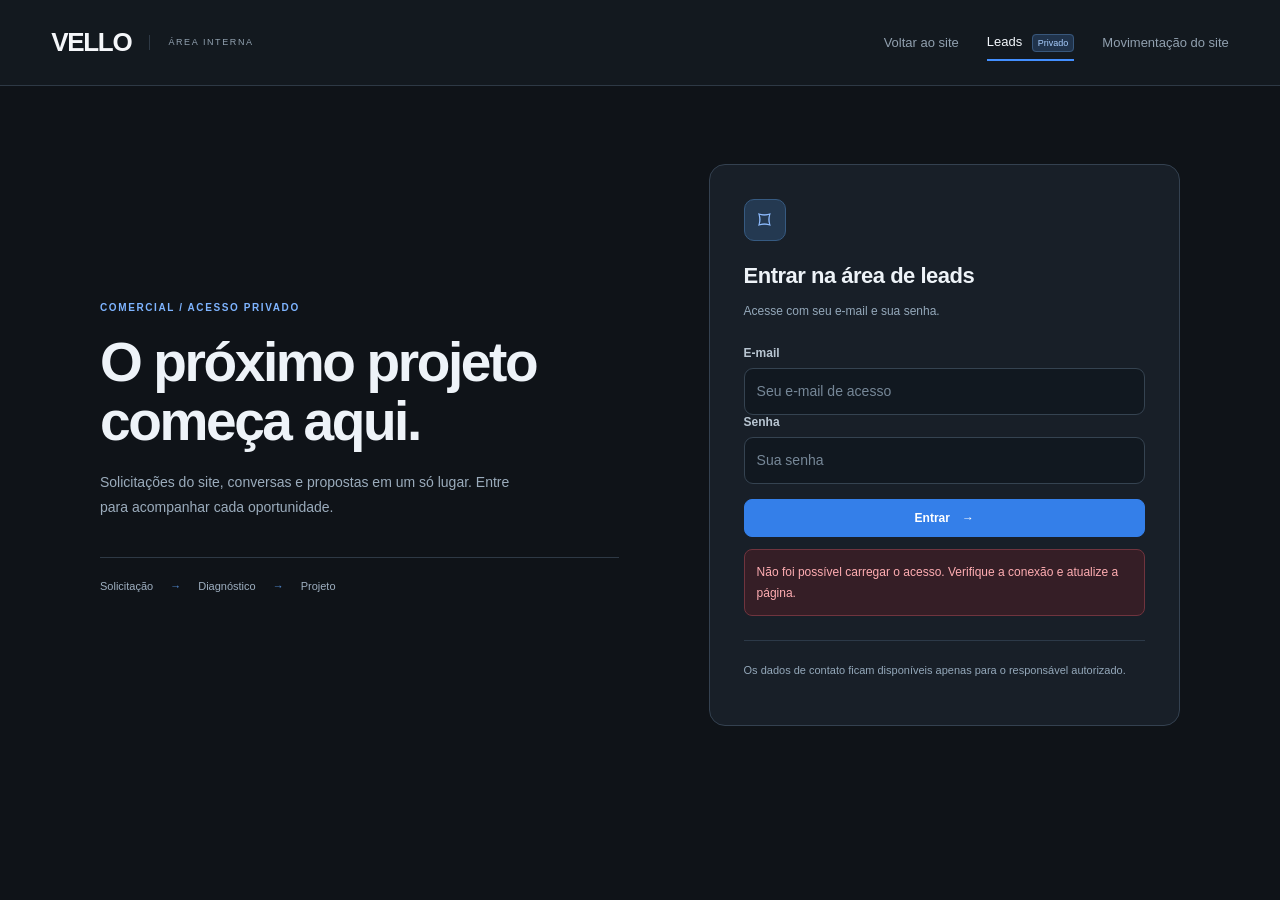
==== interno/index.html @ 11162e32 "Integra área interna e painel privado de movimentação ao site VELLO" ====
<!doctype html>
<html lang="pt-BR">
<head>
  <meta charset="utf-8"><meta name="viewport" content="width=device-width,initial-scale=1">
  <meta name="robots" content="noindex,nofollow"><meta name="referrer" content="no-referrer">
  <meta http-equiv="Content-Security-Policy" content="default-src 'self'; script-src 'self' https://esm.sh; style-src 'self'; connect-src 'self' https://qjdvrqlcblkynheitkuk.supabase.co https://esm.sh; img-src 'self' data:; base-uri 'self'; form-action 'self'">
  <title>Leads privados · VELLO</title><link rel="stylesheet" href="leads.css">
</head>
<body>
 <a class="skip" href="#main">Pular para o conteúdo</a>
 <header class="app-header"><a class="brand" href="/">V<span>ELLO</span><small>ÁREA INTERNA</small></a><nav aria-label="Navegação principal"><a href="/">Voltar ao site</a><a class="active" href="./" aria-current="page">Leads <span class="private-label">Privado</span></a><a href="movimentacao.html">Movimentação do site</a></nav><button id="logout" class="button subtle" hidden>Sair</button></header>
 <main id="main">
  <section id="auth" class="auth-shell">
   <div class="auth-copy"><span class="eyebrow">COMERCIAL / ACESSO PRIVADO</span><h1>O próximo projeto<br>começa aqui.</h1><p>Solicitações do site, conversas e propostas em um só lugar. Entre para acompanhar cada oportunidade.</p><div class="auth-flow"><span>Solicitação</span><b>→</b><span>Diagnóstico</span><b>→</b><span>Projeto</span></div></div>
   <div class="auth-card"><div class="lock-icon" aria-hidden="true">⌑</div><h2>Entrar na área de leads</h2><p>Acesse com seu e-mail e sua senha.</p><form id="login-form"><label for="login-email">E-mail</label><input id="login-email" type="email" autocomplete="username" required placeholder="Seu e-mail de acesso"><label for="login-password">Senha</label><input id="login-password" type="password" autocomplete="current-password" required placeholder="Sua senha"><button class="button primary full" type="submit">Entrar <span>→</span></button></form><p id="auth-feedback" class="feedback" role="status" aria-live="polite"></p><p class="auth-foot">Os dados de contato ficam disponíveis apenas para o responsável autorizado.</p></div>
  </section>
  <section id="workspace" hidden>
   <div class="page-heading"><div><span class="eyebrow">COMERCIAL / DIAGNÓSTICOS</span><h1>Seu próximo projeto.</h1><p>Do primeiro contato à proposta. Acompanhe cada oportunidade.</p></div><div class="heading-actions"><span class="privacy-chip"><i></i> Área privada</span><button id="refresh" class="button">↻ Atualizar</button></div></div>
   <div class="stats" aria-label="Resumo de oportunidades"><article><span>Oportunidades</span><strong id="stat-total">—</strong><small>solicitações recebidas</small></article><article><span>Novos contatos</span><strong id="stat-new">—</strong><small>aguardando atendimento</small></article><article><span>Em atendimento</span><strong id="stat-progress">—</strong><small>conversa, diagnóstico e proposta</small></article><article><span>Projetos fechados</span><strong id="stat-won">—</strong><small>oportunidades convertidas</small></article></div>
   <div class="toolbar"><div><h2>Fluxo de atendimento <span id="lead-count">0</span></h2><p>Arraste os cards para mudar a etapa ou abra os detalhes.</p></div><div class="filters"><label class="sr-only" for="search">Buscar leads</label><input id="search" type="search" placeholder="Buscar empresa, nome ou contato"><label class="sr-only" for="status-filter">Filtrar etapa</label><select id="status-filter"><option value="">Todas as etapas</option><option value="novo">Novo lead</option><option value="contato">Em contato</option><option value="diagnostico">Diagnóstico agendado</option><option value="proposta">Proposta</option><option value="fechado">Fechado</option><option value="perdido">Perdido</option></select></div></div>
   <p id="board-feedback" class="feedback" role="status" aria-live="polite"></p>
   <div id="board" class="board" aria-label="Funil de leads" aria-busy="true"></div>
   <p class="updated" id="last-updated"></p>
  </section>
 </main>
 <dialog id="lead-dialog" class="lead-dialog" aria-labelledby="detail-company"><div class="drawer-heading"><span class="eyebrow">SOLICITAÇÃO DE DIAGNÓSTICO</span><button id="close-detail" class="close" aria-label="Fechar detalhes">×</button></div><div id="detail-content"></div></dialog>
 <script type="module" src="leads.js"></script>
</body>
</html>
---- interno/leads.css ----
:root{color-scheme:dark;--bg:#0f1318;--surface:#171d24;--card:#202832;--line:#2e3945;--text:#eef3f8;--muted:#91a0af;--blue:#438fff;--green:#76d6ad;font-family:Inter,ui-sans-serif,-apple-system,BlinkMacSystemFont,"Segoe UI",sans-serif;font-synthesis:none}*{box-sizing:border-box}body{margin:0;background:var(--bg);color:var(--text);font-size:14px}button,input,select,textarea{font:inherit}button,a,input,select,textarea{-webkit-tap-highlight-color:transparent}button,a{touch-action:manipulation}button{cursor:pointer}button:disabled{cursor:wait;opacity:.55}a{color:#88baff;text-decoration:none}a:hover{text-decoration:underline}[hidden]{display:none!important}:focus-visible{outline:3px solid #88baff;outline-offset:4px}input,select,textarea{width:100%;border:1px solid #354351;border-radius:9px;background:#111820;color:var(--text);padding:12px;line-height:1.5;min-width:0}input::placeholder,textarea::placeholder{color:#768797}textarea{resize:vertical;min-height:105px}label{display:block;color:#b9c6d2;font-size:12px;font-weight:600;margin-bottom:8px}.button{display:inline-flex;justify-content:center;align-items:center;gap:12px;border:1px solid #384453;border-radius:8px;padding:11px 16px;background:#202a35;color:var(--text);font-size:12px;font-weight:650;white-space:nowrap}.button:hover{background:#2b3948;text-decoration:none}.primary{background:#347fe9;border-color:#347fe9;color:white}.primary:hover{background:#458ff9}.subtle{background:transparent}.full{width:100%}.app-header{display:flex;align-items:center;gap:35px;border-bottom:1px solid var(--line);background:#13191f;min-height:86px;padding:20px 4vw}.brand{font-size:26px;letter-spacing:-1.3px;font-weight:850;display:flex;align-items:center;color:#f5f7fa}.brand:first-letter{color:#63a6ff}.brand:hover{text-decoration:none}.brand small{font-size:9px;letter-spacing:1.6px;color:var(--muted);font-weight:500;margin-left:18px;border-left:1px solid var(--line);padding-left:18px;max-width:125px;line-height:1.6}.app-header nav{display:flex;gap:28px;margin-left:auto;align-items:center}.app-header nav>a{color:var(--muted);font-size:13px;padding:10px 0}.app-header nav>a.active{color:#f3f7fc;border-bottom:2px solid var(--blue)}.private-label{font-size:9px;background:#20334b;border:1px solid #38577b;color:#a8ceff;border-radius:4px;padding:3px 5px;margin-left:6px}main{padding:44px 4vw;max-width:1800px;margin:auto}.eyebrow{font-size:10px;font-weight:700;letter-spacing:1.6px;color:#7eb4ff}.page-heading{display:flex;justify-content:space-between;align-items:center;gap:20px}.page-heading h1{font-size:clamp(32px,3.4vw,48px);line-height:1.05;letter-spacing:-1.8px;margin:12px 0}.page-heading p{color:var(--muted);margin:0;line-height:1.5}.heading-actions{display:flex;gap:18px;align-items:center}.privacy-chip{display:flex;align-items:center;gap:7px;color:#a9c8b9;font-size:11px;white-space:nowrap}.privacy-chip i{width:6px;height:6px;background:var(--green);border-radius:50%}.stats{display:grid;grid-template-columns:repeat(4,1fr);gap:14px;margin:30px 0 38px}.stats article{background:var(--surface);border:1px solid var(--line);border-radius:12px;padding:22px}.stats span{display:block;color:#a3b1bf;font-size:12px}.stats strong{font-size:33px;font-weight:650;display:block;margin:14px 0 7px;letter-spacing:-1px}.stats small{font-size:11px;color:#7b8d9e}.stats article:nth-child(2) strong{color:#87b6ff}.stats article:last-child strong{color:var(--green)}.toolbar{display:flex;align-items:center;justify-content:space-between;gap:20px;margin-bottom:20px}.toolbar h2{font-size:18px;margin:0 0 7px;letter-spacing:-.3px}.toolbar h2 span{color:#9dabb9;font-size:11px;border:1px solid var(--line);padding:3px 7px;border-radius:6px;margin-left:6px}.toolbar p{color:#7f90a1;font-size:12px;margin:0}.filters{display:flex;gap:10px}.filters input{width:270px;font-size:12px;padding:10px 12px}.filters select{width:180px;font-size:12px;padding:10px}.board{display:grid;grid-template-columns:repeat(6,minmax(245px,1fr));gap:14px;align-items:start;overflow-x:auto;padding:3px 3px 22px;min-height:290px;scrollbar-color:#374759 #141b23;scrollbar-width:thin}.column{border:1px solid var(--line);border-radius:12px;background:#151c24;overflow:hidden;min-height:260px}.column-header{padding:17px 15px;border-bottom:1px solid var(--line);display:flex;align-items:center;justify-content:space-between;gap:7px}.column-title{font-size:12px;font-weight:700;display:flex;align-items:center;gap:7px}.dot{height:7px;width:7px;border-radius:50%;background:var(--stage-color);box-shadow:0 0 0 4px color-mix(in srgb,var(--stage-color) 10%,transparent)}.count{font-size:10px;background:#26313d;color:#afbfce;border-radius:5px;padding:3px 6px}.cards{display:grid;gap:10px;padding:10px;min-height:180px}.lead-card{border:1px solid #344251;border-radius:9px;padding:15px;background:#202a35;cursor:grab}.lead-card:hover{border-color:#578ec9;background:#263343}.lead-card.dragging{opacity:.4}.card-meta{display:flex;justify-content:space-between;gap:6px;color:#91a7bd;font-size:9px;letter-spacing:.5px}.card-main{display:block;background:none;color:inherit;border:0;padding:0;text-align:left;width:100%;cursor:pointer}.card-main h3{font-size:17px;line-height:1.3;letter-spacing:-.35px;margin:13px 0 5px;overflow-wrap:anywhere}.card-main .person{color:#a8b8c8;font-size:11px;display:block}.interest{font-size:10px;color:#b1c8e1;border:1px solid #374b62;background:#25364a;border-radius:5px;padding:5px 7px;display:inline-block;margin:14px 0 12px;line-height:1.4}.card-message{color:#94a6b8;font-size:11px;line-height:1.5;display:-webkit-box;-webkit-line-clamp:3;-webkit-box-orient:vertical;overflow:hidden;min-height:33px;margin:0 0 15px}.card-footer{padding-top:12px;border-top:1px solid #344454;font-size:10px;color:#79b4ff;display:flex;justify-content:space-between;align-items:center}.card-next{font-size:10px;color:#d2bd8f;margin:10px 0 0;line-height:1.4}.mail-warning{font-size:10px;color:#edc27e;margin:8px 0 0}.empty-column{color:#6f8397;border:1px dashed #304051;min-height:120px;padding:28px 12px;text-align:center;border-radius:8px;font-size:11px;line-height:1.6;display:grid;place-content:center}.drop-target{outline:2px dashed #6eabff;outline-offset:1px;background:#1c2c40}.feedback{line-height:1.6;font-size:12px;color:#a7c9f5;min-height:1px}.feedback:empty{display:none}.feedback.error{color:#ffadb2;background:#351e26;border:1px solid #70343e;border-radius:8px;padding:12px}.feedback.success{color:#91d9b9}.updated{color:#647b90;font-size:10px;margin:10px 0}.auth-shell{min-height:70vh;display:grid;grid-template-columns:1.1fr 1fr;align-items:center;gap:90px;max-width:1080px;margin:0 auto}.auth-copy h1{font-size:clamp(34px,4.3vw,58px);line-height:1.08;letter-spacing:-2.4px;margin:19px 0}.auth-copy p{color:#9bacbc;line-height:1.75;max-width:420px}.auth-flow{margin-top:38px;padding-top:22px;border-top:1px solid var(--line);display:flex;gap:17px;color:#9eafc0;font-size:11px}.auth-flow b{color:#528bd2}.auth-card{background:#181f28;border:1px solid #344150;border-radius:16px;padding:34px}.lock-icon{width:42px;height:42px;display:grid;place-content:center;color:#8ebcff;background:#243951;border:1px solid #365a81;border-radius:10px;font-size:25px;margin-bottom:22px}.auth-card h2{font-size:22px;letter-spacing:-.5px;margin:0 0 10px}.auth-card p{font-size:12px;color:#94a8ba;line-height:1.7}.auth-card form{margin-top:25px}.auth-card form .button{margin-top:15px}.auth-foot{border-top:1px solid #2c3948;padding-top:20px;margin-top:24px!important;font-size:11px!important}.lead-dialog{position:fixed;inset:0 0 0 auto;margin:0;height:100dvh;max-height:100dvh;width:min(600px,100%);max-width:100%;border:0;border-left:1px solid #3a4b5e;padding:30px;background:#151d26;color:var(--text);box-shadow:-30px 0 90px #0007;overflow:auto}.lead-dialog::backdrop{background:#040a13b8;backdrop-filter:blur(4px)}.drawer-heading{display:flex;justify-content:space-between;align-items:center;gap:15px}.close{font-size:28px;line-height:1;border:0;background:transparent;color:#a6b7c7;padding:0 5px}.lead-dialog h2{font-size:30px;letter-spacing:-.8px;margin:26px 0 6px;overflow-wrap:anywhere}.detail-sub{color:#90a4b8;font-size:12px}.detail-grid{display:grid;grid-template-columns:1fr 1fr;gap:20px;margin:26px 0}.detail-grid small{display:block;color:#738ba2;font-size:10px;letter-spacing:.5px;text-transform:uppercase;margin-bottom:7px}.detail-grid p{margin:0;font-size:13px;overflow-wrap:anywhere}.detail-block{border-top:1px solid var(--line);padding-top:23px;margin-top:24px}.detail-block h3{font-size:13px;margin:0 0 14px}.original-message{white-space:pre-wrap;font-size:13px;line-height:1.7;color:#b1c1d0;background:#1d2835;border:1px solid #334456;border-radius:8px;padding:16px;overflow-wrap:anywhere}.detail-actions{display:flex;gap:10px;margin-top:20px}.detail-actions .button{flex:1}.detail-form label{margin-top:18px}.detail-form .button{margin-top:22px}.history{list-style:none;margin:0;padding:0}.history li{border-left:1px solid #3b5069;margin-left:5px;padding:0 0 22px 18px;position:relative;font-size:12px;line-height:1.6;color:#b4c3d2}.history li:before{content:'';position:absolute;left:-4px;top:4px;background:#6c9ed9;border-radius:50%;width:7px;height:7px}.history time{display:block;color:#748ca3;font-size:10px;margin-top:4px}.sr-only,.skip:not(:focus){position:absolute;width:1px;height:1px;padding:0;margin:-1px;overflow:hidden;clip:rect(0,0,0,0);white-space:nowrap;border:0}.skip:focus{position:fixed;z-index:10;background:#2c77d2;color:#fff;padding:15px}.loading{padding:45px;color:#93adc6;font-size:13px}.no-results{color:#adc1d4;font-size:13px;padding:25px;border:1px dashed #3b4c5e;border-radius:10px}.board.single-stage{grid-template-columns:minmax(260px,410px)}
@media(max-width:900px){.auth-shell{gap:35px}.auth-copy h1{font-size:40px}.brand small{display:none}.stats{grid-template-columns:repeat(2,1fr)}.toolbar{align-items:flex-start;flex-direction:column}.filters{width:100%}.filters input{flex:1;width:100%}.page-heading{align-items:flex-start}.heading-actions{flex-direction:column;gap:12px}.auth-flow{gap:10px}}
@media(max-width:600px){main{padding:28px 18px}.app-header{min-height:72px;padding:16px 18px;gap:16px}.brand{font-size:23px}.app-header nav{gap:16px}.app-header nav>a{font-size:11px}.private-label{display:none}.app-header>.button{font-size:10px;padding:8px}.auth-shell{display:block;min-height:auto}.auth-copy h1{font-size:35px;letter-spacing:-1.5px}.auth-copy p{font-size:13px}.auth-flow{margin-top:20px;margin-bottom:32px}.auth-card{padding:25px}.page-heading{display:block}.page-heading h1{font-size:34px}.page-heading p{font-size:12px}.heading-actions{margin-top:20px;flex-direction:row;justify-content:space-between}.stats{gap:10px;margin:24px 0}.stats article{padding:16px}.stats span{font-size:10px}.stats small{font-size:10px;line-height:1.4;display:block}.stats strong{font-size:29px}.filters{flex-direction:column}.filters select{width:100%}.board{grid-template-columns:repeat(6,280px);margin-right:-18px;padding-right:18px;scroll-snap-type:x proximity}.column{scroll-snap-align:start}.board.single-stage{grid-template-columns:1fr;margin:0;padding-right:3px}.lead-dialog{padding:24px 20px}.detail-grid{gap:16px}.detail-actions{flex-wrap:wrap}.privacy-chip{font-size:10px}}
@media(prefers-reduced-motion:reduce){*{scroll-behavior:auto!important;transition:none!important}}
.column[data-stage="novo"]{--stage-color:#5b9fff}.column[data-stage="contato"]{--stage-color:#b39bff}.column[data-stage="diagnostico"]{--stage-color:#70d4dc}.column[data-stage="proposta"]{--stage-color:#e8bc73}.column[data-stage="fechado"]{--stage-color:#77d6aa}.column[data-stage="perdido"]{--stage-color:#93a0b0}.qa-banner{margin:0;background:#563b13;color:#ffe0a4;text-align:center;padding:8px;font-size:11px}

@media(max-width:650px){.app-header{flex-wrap:wrap}.app-header nav{order:3;flex-basis:100%;justify-content:space-between;gap:12px}.app-header>.button{margin-left:auto}.app-header nav>a{font-size:12px}.brand small{display:none}}
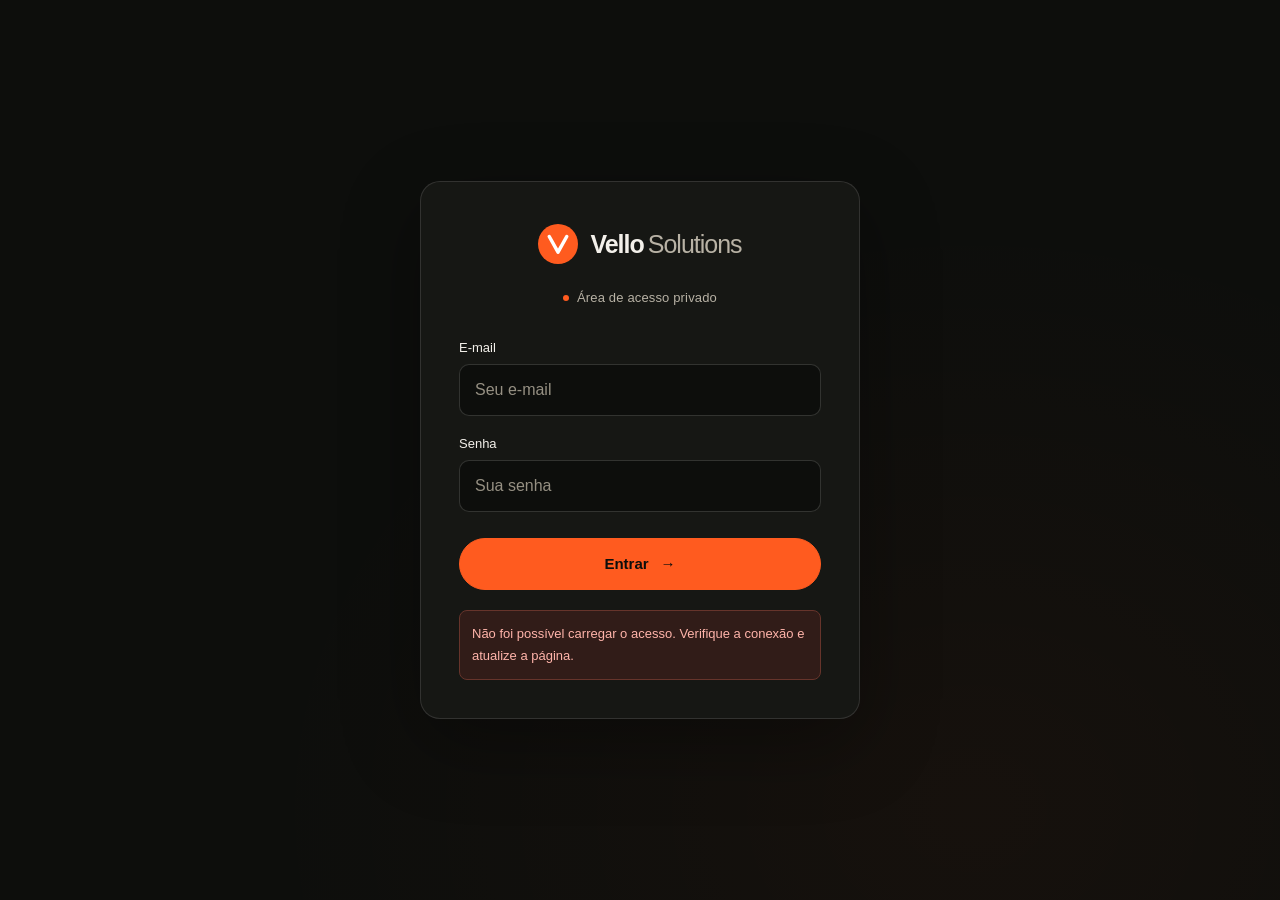
==== commit 939e557a: "Simplify private login to one Vello branded card in the public site palette" ====
--- a/interno/index.html
+++ b/interno/index.html
@@ -5,14 +5,26 @@
   <meta name="robots" content="noindex,nofollow"><meta name="referrer" content="no-referrer">
   <meta http-equiv="Content-Security-Policy" content="default-src 'self'; script-src 'self' https://esm.sh; style-src 'self'; connect-src 'self' https://qjdvrqlcblkynheitkuk.supabase.co https://esm.sh; img-src 'self' data:; base-uri 'self'; form-action 'self'">
   <title>Leads privados · VELLO</title><link rel="stylesheet" href="leads.css">
+  <link rel="stylesheet" href="login.css?v=20261107">
 </head>
 <body>
  <a class="skip" href="#main">Pular para o conteúdo</a>
  <header class="app-header"><a class="brand" href="/">V<span>ELLO</span><small>ÁREA INTERNA</small></a><nav aria-label="Navegação principal"><a href="/">Voltar ao site</a><a class="active" href="./" aria-current="page">Leads <span class="private-label">Privado</span></a><a href="movimentacao.html">Movimentação do site</a></nav><button id="logout" class="button subtle" hidden>Sair</button></header>
  <main id="main">
-  <section id="auth" class="auth-shell">
-   <div class="auth-copy"><span class="eyebrow">COMERCIAL / ACESSO PRIVADO</span><h1>O próximo projeto<br>começa aqui.</h1><p>Solicitações do site, conversas e propostas em um só lugar. Entre para acompanhar cada oportunidade.</p><div class="auth-flow"><span>Solicitação</span><b>→</b><span>Diagnóstico</span><b>→</b><span>Projeto</span></div></div>
-   <div class="auth-card"><div class="lock-icon" aria-hidden="true">⌑</div><h2>Entrar na área de leads</h2><p>Acesse com seu e-mail e sua senha.</p><form id="login-form"><label for="login-email">E-mail</label><input id="login-email" type="email" autocomplete="username" required placeholder="Seu e-mail de acesso"><label for="login-password">Senha</label><input id="login-password" type="password" autocomplete="current-password" required placeholder="Sua senha"><button class="button primary full" type="submit">Entrar <span>→</span></button></form><p id="auth-feedback" class="feedback" role="status" aria-live="polite"></p><p class="auth-foot">Os dados de contato ficam disponíveis apenas para o responsável autorizado.</p></div>
+  <section id="auth" class="auth-shell" aria-labelledby="login-heading">
+   <div class="auth-card">
+    <a class="login-brand" href="/" aria-label="Vello Solutions, voltar ao site">
+     <svg viewBox="0 0 32 32" width="40" height="40" aria-hidden="true"><rect width="32" height="32" rx="16" fill="#ff5b1f"/><path d="M9 10l7 12.5L23 10" fill="none" stroke="#fff" stroke-width="2.8" stroke-linecap="round" stroke-linejoin="round"/></svg>
+     <span>Vello<small>Solutions</small></span>
+    </a>
+    <h1 id="login-heading"><span aria-hidden="true"></span>Área de acesso privado</h1>
+    <form id="login-form">
+     <div class="login-field"><label for="login-email">E-mail</label><input id="login-email" type="email" autocomplete="username" required placeholder="Seu e-mail" autocapitalize="none" spellcheck="false"></div>
+     <div class="login-field"><label for="login-password">Senha</label><input id="login-password" type="password" autocomplete="current-password" required placeholder="Sua senha"></div>
+     <button class="button primary full" type="submit">Entrar <span aria-hidden="true">→</span></button>
+    </form>
+    <p id="auth-feedback" class="feedback" role="status" aria-live="polite"></p>
+   </div>
   </section>
   <section id="workspace" hidden>
    <div class="page-heading"><div><span class="eyebrow">COMERCIAL / DIAGNÓSTICOS</span><h1>Seu próximo projeto.</h1><p>Do primeiro contato à proposta. Acompanhe cada oportunidade.</p></div><div class="heading-actions"><span class="privacy-chip"><i></i> Área privada</span><button id="refresh" class="button">↻ Atualizar</button></div></div>
@@ -24,6 +36,6 @@
   </section>
  </main>
  <dialog id="lead-dialog" class="lead-dialog" aria-labelledby="detail-company"><div class="drawer-heading"><span class="eyebrow">SOLICITAÇÃO DE DIAGNÓSTICO</span><button id="close-detail" class="close" aria-label="Fechar detalhes">×</button></div><div id="detail-content"></div></dialog>
- <script type="module" src="leads.js"></script>
+ <script type="module" src="leads.js?v=auth-20261107b"></script>
 </body>
 </html>
--- a/interno/login.css
+++ b/interno/login.css
@@ -0,0 +1,99 @@
+/* Entry screen uses the public Vello palette; dashboard styles remain scoped separately. */
+body:has(#auth:not([hidden])) {
+  background: radial-gradient(ellipse at 76% 90%, #ff5b1f0a, transparent 52%), #0d0e0c;
+  color: #f3f0ea;
+}
+body:has(#auth:not([hidden])) > .app-header { display: none; }
+body:has(#auth:not([hidden])) > main {
+  display: grid;
+  place-items: center;
+  min-height: 100svh;
+  width: 100%;
+  max-width: none;
+  padding: 32px 20px;
+}
+#auth.auth-shell {
+  display: block;
+  min-height: 0;
+  width: 100%;
+  max-width: 440px;
+  margin: 0;
+}
+#auth .auth-card {
+  background: #161714;
+  border: 1px solid #f3f0ea20;
+  border-radius: 20px;
+  padding: 42px 38px 38px;
+  box-shadow: 0 24px 80px #0005;
+}
+#auth .login-brand {
+  display: flex;
+  align-items: center;
+  justify-content: center;
+  gap: 12px;
+  width: fit-content;
+  margin: 0 auto;
+  color: #f3f0ea;
+  text-decoration: none;
+  font-size: 25px;
+  font-weight: 700;
+  letter-spacing: -1px;
+  line-height: 1.2;
+}
+#auth .login-brand svg { flex: none; }
+#auth .login-brand small { color: #b8b2a5; font-size: inherit; font-weight: 400; margin-left: 4px; }
+#auth h1 {
+  display: flex;
+  justify-content: center;
+  align-items: center;
+  gap: 8px;
+  margin: 24px 0 32px;
+  color: #b8b2a5;
+  font-size: 13px;
+  font-weight: 500;
+  letter-spacing: .15px;
+  line-height: 1.5;
+}
+#auth h1 > span { width: 6px; height: 6px; border-radius: 50%; background: #ff5b1f; }
+#auth form { display: grid; gap: 20px; margin: 0; }
+#auth label { color: #f3f0ea; font-size: 13px; font-weight: 500; margin-bottom: 9px; }
+#auth input {
+  background: #0d0e0c;
+  border: 1px solid #f3f0ea29;
+  border-radius: 10px;
+  color: #f3f0ea;
+  font-size: 16px;
+  line-height: 1.5;
+  padding: 13px 15px;
+  height: 52px;
+  caret-color: #ff5b1f;
+}
+#auth input::placeholder { color: #969083; }
+#auth input:focus { border-color: #ff5b1f; }
+#auth :focus-visible { outline: 2px solid #ff5b1f; outline-offset: 3px; }
+#auth input:autofill { box-shadow: 0 0 0 1000px #1f211d inset; -webkit-text-fill-color: #f3f0ea; }
+#auth form .button {
+  margin-top: 6px;
+  min-height: 52px;
+  border: 1px solid #ff5b1f;
+  border-radius: 999px;
+  background: #ff5b1f;
+  color: #0d0e0c;
+  font-size: 15px;
+  font-weight: 750;
+  gap: 12px;
+}
+#auth form .button:hover { background: #ff783f; border-color: #ff783f; }
+#auth form .button:active { background: #f3541b; }
+#auth .feedback { margin: 20px 0 0; color: #b8b2a5; font-size: 13px; }
+#auth .feedback.error { color: #ffb4aa; background: #311c18; border-color: #66342b; }
+@media(max-width:480px) {
+  body:has(#auth:not([hidden])) > main { padding: 24px 18px; }
+  #auth .auth-card { padding: 34px 26px 30px; border-radius: 18px; }
+  #auth .login-brand { font-size: 23px; gap: 10px; }
+  #auth .login-brand svg { width: 36px; height: 36px; }
+}
+@media(max-width:350px) {
+  #auth .auth-card { padding: 30px 20px 26px; }
+  #auth .login-brand { font-size: 21px; gap: 8px; }
+}
